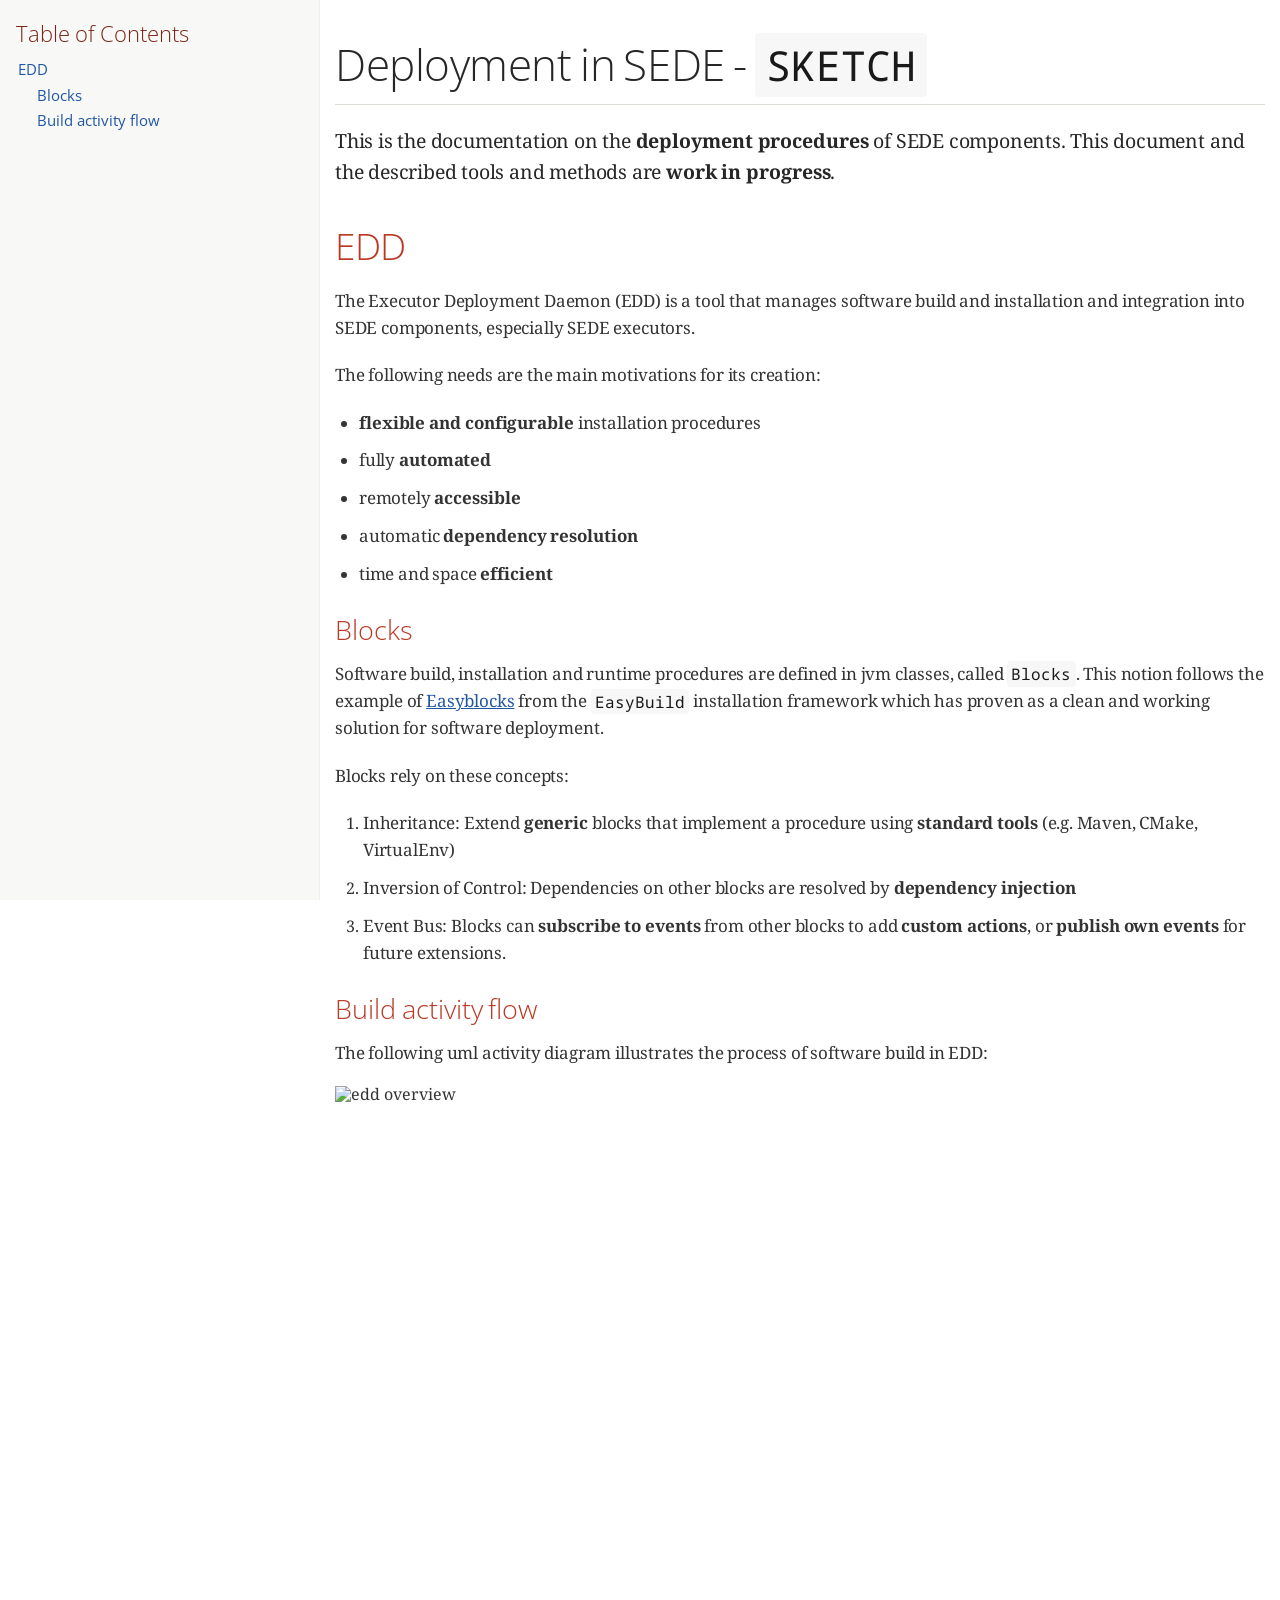
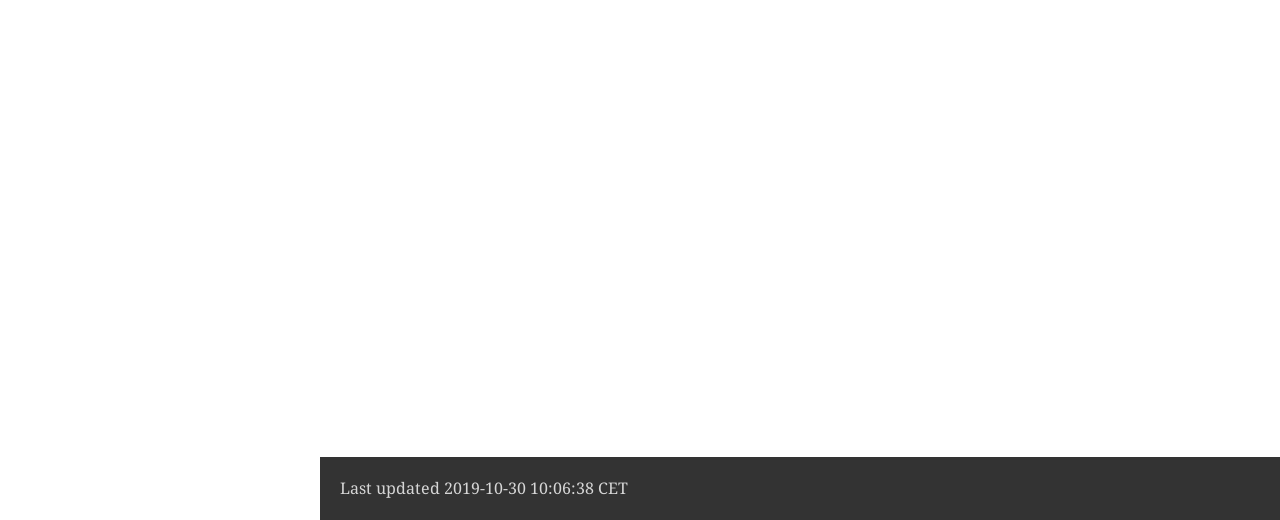
==== deployment.html @ 37345492 "Publishing a new page" ====
<!DOCTYPE html>
<html lang="en">
<head>
<meta charset="UTF-8">
<!--[if IE]><meta http-equiv="X-UA-Compatible" content="IE=edge"><![endif]-->
<meta name="viewport" content="width=device-width, initial-scale=1.0">
<meta name="generator" content="Asciidoctor 1.5.5">
<title>Deployment in SEDE - SKETCH</title>
<link rel="stylesheet" href="https://fonts.googleapis.com/css?family=Open+Sans:300,300italic,400,400italic,600,600italic%7CNoto+Serif:400,400italic,700,700italic%7CDroid+Sans+Mono:400,700">
<style>
/* Asciidoctor default stylesheet | MIT License | http://asciidoctor.org */
/* Remove comment around @import statement below when using as a custom stylesheet */
/*@import "https://fonts.googleapis.com/css?family=Open+Sans:300,300italic,400,400italic,600,600italic%7CNoto+Serif:400,400italic,700,700italic%7CDroid+Sans+Mono:400,700";*/
article,aside,details,figcaption,figure,footer,header,hgroup,main,nav,section,summary{display:block}
audio,canvas,video{display:inline-block}
audio:not([controls]){display:none;height:0}
[hidden],template{display:none}
script{display:none!important}
html{font-family:sans-serif;-ms-text-size-adjust:100%;-webkit-text-size-adjust:100%}
a{background:transparent}
a:focus{outline:thin dotted}
a:active,a:hover{outline:0}
h1{font-size:2em;margin:.67em 0}
abbr[title]{border-bottom:1px dotted}
b,strong{font-weight:bold}
dfn{font-style:italic}
hr{-moz-box-sizing:content-box;box-sizing:content-box;height:0}
mark{background:#ff0;color:#000}
code,kbd,pre,samp{font-family:monospace;font-size:1em}
pre{white-space:pre-wrap}
q{quotes:"\201C" "\201D" "\2018" "\2019"}
small{font-size:80%}
sub,sup{font-size:75%;line-height:0;position:relative;vertical-align:baseline}
sup{top:-.5em}
sub{bottom:-.25em}
img{border:0}
svg:not(:root){overflow:hidden}
figure{margin:0}
fieldset{border:1px solid silver;margin:0 2px;padding:.35em .625em .75em}
legend{border:0;padding:0}
button,input,select,textarea{font-family:inherit;font-size:100%;margin:0}
button,input{line-height:normal}
button,select{text-transform:none}
button,html input[type="button"],input[type="reset"],input[type="submit"]{-webkit-appearance:button;cursor:pointer}
button[disabled],html input[disabled]{cursor:default}
input[type="checkbox"],input[type="radio"]{box-sizing:border-box;padding:0}
input[type="search"]{-webkit-appearance:textfield;-moz-box-sizing:content-box;-webkit-box-sizing:content-box;box-sizing:content-box}
input[type="search"]::-webkit-search-cancel-button,input[type="search"]::-webkit-search-decoration{-webkit-appearance:none}
button::-moz-focus-inner,input::-moz-focus-inner{border:0;padding:0}
textarea{overflow:auto;vertical-align:top}
table{border-collapse:collapse;border-spacing:0}
*,*:before,*:after{-moz-box-sizing:border-box;-webkit-box-sizing:border-box;box-sizing:border-box}
html,body{font-size:100%}
body{background:#fff;color:rgba(0,0,0,.8);padding:0;margin:0;font-family:"Noto Serif","DejaVu Serif",serif;font-weight:400;font-style:normal;line-height:1;position:relative;cursor:auto;tab-size:4;-moz-osx-font-smoothing:grayscale;-webkit-font-smoothing:antialiased}
a:hover{cursor:pointer}
img,object,embed{max-width:100%;height:auto}
object,embed{height:100%}
img{-ms-interpolation-mode:bicubic}
.left{float:left!important}
.right{float:right!important}
.text-left{text-align:left!important}
.text-right{text-align:right!important}
.text-center{text-align:center!important}
.text-justify{text-align:justify!important}
.hide{display:none}
img,object,svg{display:inline-block;vertical-align:middle}
textarea{height:auto;min-height:50px}
select{width:100%}
.center{margin-left:auto;margin-right:auto}
.spread{width:100%}
p.lead,.paragraph.lead>p,#preamble>.sectionbody>.paragraph:first-of-type p{font-size:1.21875em;line-height:1.6}
.subheader,.admonitionblock td.content>.title,.audioblock>.title,.exampleblock>.title,.imageblock>.title,.listingblock>.title,.literalblock>.title,.stemblock>.title,.openblock>.title,.paragraph>.title,.quoteblock>.title,table.tableblock>.title,.verseblock>.title,.videoblock>.title,.dlist>.title,.olist>.title,.ulist>.title,.qlist>.title,.hdlist>.title{line-height:1.45;color:#7a2518;font-weight:400;margin-top:0;margin-bottom:.25em}
div,dl,dt,dd,ul,ol,li,h1,h2,h3,#toctitle,.sidebarblock>.content>.title,h4,h5,h6,pre,form,p,blockquote,th,td{margin:0;padding:0;direction:ltr}
a{color:#2156a5;text-decoration:underline;line-height:inherit}
a:hover,a:focus{color:#1d4b8f}
a img{border:none}
p{font-family:inherit;font-weight:400;font-size:1em;line-height:1.6;margin-bottom:1.25em;text-rendering:optimizeLegibility}
p aside{font-size:.875em;line-height:1.35;font-style:italic}
h1,h2,h3,#toctitle,.sidebarblock>.content>.title,h4,h5,h6{font-family:"Open Sans","DejaVu Sans",sans-serif;font-weight:300;font-style:normal;color:#ba3925;text-rendering:optimizeLegibility;margin-top:1em;margin-bottom:.5em;line-height:1.0125em}
h1 small,h2 small,h3 small,#toctitle small,.sidebarblock>.content>.title small,h4 small,h5 small,h6 small{font-size:60%;color:#e99b8f;line-height:0}
h1{font-size:2.125em}
h2{font-size:1.6875em}
h3,#toctitle,.sidebarblock>.content>.title{font-size:1.375em}
h4,h5{font-size:1.125em}
h6{font-size:1em}
hr{border:solid #ddddd8;border-width:1px 0 0;clear:both;margin:1.25em 0 1.1875em;height:0}
em,i{font-style:italic;line-height:inherit}
strong,b{font-weight:bold;line-height:inherit}
small{font-size:60%;line-height:inherit}
code{font-family:"Droid Sans Mono","DejaVu Sans Mono",monospace;font-weight:400;color:rgba(0,0,0,.9)}
ul,ol,dl{font-size:1em;line-height:1.6;margin-bottom:1.25em;list-style-position:outside;font-family:inherit}
ul,ol,ul.no-bullet,ol.no-bullet{margin-left:1.5em}
ul li ul,ul li ol{margin-left:1.25em;margin-bottom:0;font-size:1em}
ul.square li ul,ul.circle li ul,ul.disc li ul{list-style:inherit}
ul.square{list-style-type:square}
ul.circle{list-style-type:circle}
ul.disc{list-style-type:disc}
ul.no-bullet{list-style:none}
ol li ul,ol li ol{margin-left:1.25em;margin-bottom:0}
dl dt{margin-bottom:.3125em;font-weight:bold}
dl dd{margin-bottom:1.25em}
abbr,acronym{text-transform:uppercase;font-size:90%;color:rgba(0,0,0,.8);border-bottom:1px dotted #ddd;cursor:help}
abbr{text-transform:none}
blockquote{margin:0 0 1.25em;padding:.5625em 1.25em 0 1.1875em;border-left:1px solid #ddd}
blockquote cite{display:block;font-size:.9375em;color:rgba(0,0,0,.6)}
blockquote cite:before{content:"\2014 \0020"}
blockquote cite a,blockquote cite a:visited{color:rgba(0,0,0,.6)}
blockquote,blockquote p{line-height:1.6;color:rgba(0,0,0,.85)}
@media only screen and (min-width:768px){h1,h2,h3,#toctitle,.sidebarblock>.content>.title,h4,h5,h6{line-height:1.2}
h1{font-size:2.75em}
h2{font-size:2.3125em}
h3,#toctitle,.sidebarblock>.content>.title{font-size:1.6875em}
h4{font-size:1.4375em}}
table{background:#fff;margin-bottom:1.25em;border:solid 1px #dedede}
table thead,table tfoot{background:#f7f8f7;font-weight:bold}
table thead tr th,table thead tr td,table tfoot tr th,table tfoot tr td{padding:.5em .625em .625em;font-size:inherit;color:rgba(0,0,0,.8);text-align:left}
table tr th,table tr td{padding:.5625em .625em;font-size:inherit;color:rgba(0,0,0,.8)}
table tr.even,table tr.alt,table tr:nth-of-type(even){background:#f8f8f7}
table thead tr th,table tfoot tr th,table tbody tr td,table tr td,table tfoot tr td{display:table-cell;line-height:1.6}
h1,h2,h3,#toctitle,.sidebarblock>.content>.title,h4,h5,h6{line-height:1.2;word-spacing:-.05em}
h1 strong,h2 strong,h3 strong,#toctitle strong,.sidebarblock>.content>.title strong,h4 strong,h5 strong,h6 strong{font-weight:400}
.clearfix:before,.clearfix:after,.float-group:before,.float-group:after{content:" ";display:table}
.clearfix:after,.float-group:after{clear:both}
*:not(pre)>code{font-size:.9375em;font-style:normal!important;letter-spacing:0;padding:.1em .5ex;word-spacing:-.15em;background-color:#f7f7f8;-webkit-border-radius:4px;border-radius:4px;line-height:1.45;text-rendering:optimizeSpeed;word-wrap:break-word}
*:not(pre)>code.nobreak{word-wrap:normal}
*:not(pre)>code.nowrap{white-space:nowrap}
pre,pre>code{line-height:1.45;color:rgba(0,0,0,.9);font-family:"Droid Sans Mono","DejaVu Sans Mono",monospace;font-weight:400;text-rendering:optimizeSpeed}
em em{font-style:normal}
strong strong{font-weight:400}
.keyseq{color:rgba(51,51,51,.8)}
kbd{font-family:"Droid Sans Mono","DejaVu Sans Mono",monospace;display:inline-block;color:rgba(0,0,0,.8);font-size:.65em;line-height:1.45;background-color:#f7f7f7;border:1px solid #ccc;-webkit-border-radius:3px;border-radius:3px;-webkit-box-shadow:0 1px 0 rgba(0,0,0,.2),0 0 0 .1em white inset;box-shadow:0 1px 0 rgba(0,0,0,.2),0 0 0 .1em #fff inset;margin:0 .15em;padding:.2em .5em;vertical-align:middle;position:relative;top:-.1em;white-space:nowrap}
.keyseq kbd:first-child{margin-left:0}
.keyseq kbd:last-child{margin-right:0}
.menuseq,.menu{color:rgba(0,0,0,.8)}
b.button:before,b.button:after{position:relative;top:-1px;font-weight:400}
b.button:before{content:"[";padding:0 3px 0 2px}
b.button:after{content:"]";padding:0 2px 0 3px}
p a>code:hover{color:rgba(0,0,0,.9)}
#header,#content,#footnotes,#footer{width:100%;margin-left:auto;margin-right:auto;margin-top:0;margin-bottom:0;max-width:62.5em;*zoom:1;position:relative;padding-left:.9375em;padding-right:.9375em}
#header:before,#header:after,#content:before,#content:after,#footnotes:before,#footnotes:after,#footer:before,#footer:after{content:" ";display:table}
#header:after,#content:after,#footnotes:after,#footer:after{clear:both}
#content{margin-top:1.25em}
#content:before{content:none}
#header>h1:first-child{color:rgba(0,0,0,.85);margin-top:2.25rem;margin-bottom:0}
#header>h1:first-child+#toc{margin-top:8px;border-top:1px solid #ddddd8}
#header>h1:only-child,body.toc2 #header>h1:nth-last-child(2){border-bottom:1px solid #ddddd8;padding-bottom:8px}
#header .details{border-bottom:1px solid #ddddd8;line-height:1.45;padding-top:.25em;padding-bottom:.25em;padding-left:.25em;color:rgba(0,0,0,.6);display:-ms-flexbox;display:-webkit-flex;display:flex;-ms-flex-flow:row wrap;-webkit-flex-flow:row wrap;flex-flow:row wrap}
#header .details span:first-child{margin-left:-.125em}
#header .details span.email a{color:rgba(0,0,0,.85)}
#header .details br{display:none}
#header .details br+span:before{content:"\00a0\2013\00a0"}
#header .details br+span.author:before{content:"\00a0\22c5\00a0";color:rgba(0,0,0,.85)}
#header .details br+span#revremark:before{content:"\00a0|\00a0"}
#header #revnumber{text-transform:capitalize}
#header #revnumber:after{content:"\00a0"}
#content>h1:first-child:not([class]){color:rgba(0,0,0,.85);border-bottom:1px solid #ddddd8;padding-bottom:8px;margin-top:0;padding-top:1rem;margin-bottom:1.25rem}
#toc{border-bottom:1px solid #efefed;padding-bottom:.5em}
#toc>ul{margin-left:.125em}
#toc ul.sectlevel0>li>a{font-style:italic}
#toc ul.sectlevel0 ul.sectlevel1{margin:.5em 0}
#toc ul{font-family:"Open Sans","DejaVu Sans",sans-serif;list-style-type:none}
#toc li{line-height:1.3334;margin-top:.3334em}
#toc a{text-decoration:none}
#toc a:active{text-decoration:underline}
#toctitle{color:#7a2518;font-size:1.2em}
@media only screen and (min-width:768px){#toctitle{font-size:1.375em}
body.toc2{padding-left:15em;padding-right:0}
#toc.toc2{margin-top:0!important;background-color:#f8f8f7;position:fixed;width:15em;left:0;top:0;border-right:1px solid #efefed;border-top-width:0!important;border-bottom-width:0!important;z-index:1000;padding:1.25em 1em;height:100%;overflow:auto}
#toc.toc2 #toctitle{margin-top:0;margin-bottom:.8rem;font-size:1.2em}
#toc.toc2>ul{font-size:.9em;margin-bottom:0}
#toc.toc2 ul ul{margin-left:0;padding-left:1em}
#toc.toc2 ul.sectlevel0 ul.sectlevel1{padding-left:0;margin-top:.5em;margin-bottom:.5em}
body.toc2.toc-right{padding-left:0;padding-right:15em}
body.toc2.toc-right #toc.toc2{border-right-width:0;border-left:1px solid #efefed;left:auto;right:0}}
@media only screen and (min-width:1280px){body.toc2{padding-left:20em;padding-right:0}
#toc.toc2{width:20em}
#toc.toc2 #toctitle{font-size:1.375em}
#toc.toc2>ul{font-size:.95em}
#toc.toc2 ul ul{padding-left:1.25em}
body.toc2.toc-right{padding-left:0;padding-right:20em}}
#content #toc{border-style:solid;border-width:1px;border-color:#e0e0dc;margin-bottom:1.25em;padding:1.25em;background:#f8f8f7;-webkit-border-radius:4px;border-radius:4px}
#content #toc>:first-child{margin-top:0}
#content #toc>:last-child{margin-bottom:0}
#footer{max-width:100%;background-color:rgba(0,0,0,.8);padding:1.25em}
#footer-text{color:rgba(255,255,255,.8);line-height:1.44}
.sect1{padding-bottom:.625em}
@media only screen and (min-width:768px){.sect1{padding-bottom:1.25em}}
.sect1+.sect1{border-top:1px solid #efefed}
#content h1>a.anchor,h2>a.anchor,h3>a.anchor,#toctitle>a.anchor,.sidebarblock>.content>.title>a.anchor,h4>a.anchor,h5>a.anchor,h6>a.anchor{position:absolute;z-index:1001;width:1.5ex;margin-left:-1.5ex;display:block;text-decoration:none!important;visibility:hidden;text-align:center;font-weight:400}
#content h1>a.anchor:before,h2>a.anchor:before,h3>a.anchor:before,#toctitle>a.anchor:before,.sidebarblock>.content>.title>a.anchor:before,h4>a.anchor:before,h5>a.anchor:before,h6>a.anchor:before{content:"\00A7";font-size:.85em;display:block;padding-top:.1em}
#content h1:hover>a.anchor,#content h1>a.anchor:hover,h2:hover>a.anchor,h2>a.anchor:hover,h3:hover>a.anchor,#toctitle:hover>a.anchor,.sidebarblock>.content>.title:hover>a.anchor,h3>a.anchor:hover,#toctitle>a.anchor:hover,.sidebarblock>.content>.title>a.anchor:hover,h4:hover>a.anchor,h4>a.anchor:hover,h5:hover>a.anchor,h5>a.anchor:hover,h6:hover>a.anchor,h6>a.anchor:hover{visibility:visible}
#content h1>a.link,h2>a.link,h3>a.link,#toctitle>a.link,.sidebarblock>.content>.title>a.link,h4>a.link,h5>a.link,h6>a.link{color:#ba3925;text-decoration:none}
#content h1>a.link:hover,h2>a.link:hover,h3>a.link:hover,#toctitle>a.link:hover,.sidebarblock>.content>.title>a.link:hover,h4>a.link:hover,h5>a.link:hover,h6>a.link:hover{color:#a53221}
.audioblock,.imageblock,.literalblock,.listingblock,.stemblock,.videoblock{margin-bottom:1.25em}
.admonitionblock td.content>.title,.audioblock>.title,.exampleblock>.title,.imageblock>.title,.listingblock>.title,.literalblock>.title,.stemblock>.title,.openblock>.title,.paragraph>.title,.quoteblock>.title,table.tableblock>.title,.verseblock>.title,.videoblock>.title,.dlist>.title,.olist>.title,.ulist>.title,.qlist>.title,.hdlist>.title{text-rendering:optimizeLegibility;text-align:left;font-family:"Noto Serif","DejaVu Serif",serif;font-size:1rem;font-style:italic}
table.tableblock>caption.title{white-space:nowrap;overflow:visible;max-width:0}
.paragraph.lead>p,#preamble>.sectionbody>.paragraph:first-of-type p{color:rgba(0,0,0,.85)}
table.tableblock #preamble>.sectionbody>.paragraph:first-of-type p{font-size:inherit}
.admonitionblock>table{border-collapse:separate;border:0;background:none;width:100%}
.admonitionblock>table td.icon{text-align:center;width:80px}
.admonitionblock>table td.icon img{max-width:none}
.admonitionblock>table td.icon .title{font-weight:bold;font-family:"Open Sans","DejaVu Sans",sans-serif;text-transform:uppercase}
.admonitionblock>table td.content{padding-left:1.125em;padding-right:1.25em;border-left:1px solid #ddddd8;color:rgba(0,0,0,.6)}
.admonitionblock>table td.content>:last-child>:last-child{margin-bottom:0}
.exampleblock>.content{border-style:solid;border-width:1px;border-color:#e6e6e6;margin-bottom:1.25em;padding:1.25em;background:#fff;-webkit-border-radius:4px;border-radius:4px}
.exampleblock>.content>:first-child{margin-top:0}
.exampleblock>.content>:last-child{margin-bottom:0}
.sidebarblock{border-style:solid;border-width:1px;border-color:#e0e0dc;margin-bottom:1.25em;padding:1.25em;background:#f8f8f7;-webkit-border-radius:4px;border-radius:4px}
.sidebarblock>:first-child{margin-top:0}
.sidebarblock>:last-child{margin-bottom:0}
.sidebarblock>.content>.title{color:#7a2518;margin-top:0;text-align:center}
.exampleblock>.content>:last-child>:last-child,.exampleblock>.content .olist>ol>li:last-child>:last-child,.exampleblock>.content .ulist>ul>li:last-child>:last-child,.exampleblock>.content .qlist>ol>li:last-child>:last-child,.sidebarblock>.content>:last-child>:last-child,.sidebarblock>.content .olist>ol>li:last-child>:last-child,.sidebarblock>.content .ulist>ul>li:last-child>:last-child,.sidebarblock>.content .qlist>ol>li:last-child>:last-child{margin-bottom:0}
.literalblock pre,.listingblock pre:not(.highlight),.listingblock pre[class="highlight"],.listingblock pre[class^="highlight "],.listingblock pre.CodeRay,.listingblock pre.prettyprint{background:#f7f7f8}
.sidebarblock .literalblock pre,.sidebarblock .listingblock pre:not(.highlight),.sidebarblock .listingblock pre[class="highlight"],.sidebarblock .listingblock pre[class^="highlight "],.sidebarblock .listingblock pre.CodeRay,.sidebarblock .listingblock pre.prettyprint{background:#f2f1f1}
.literalblock pre,.literalblock pre[class],.listingblock pre,.listingblock pre[class]{-webkit-border-radius:4px;border-radius:4px;word-wrap:break-word;padding:1em;font-size:.8125em}
.literalblock pre.nowrap,.literalblock pre[class].nowrap,.listingblock pre.nowrap,.listingblock pre[class].nowrap{overflow-x:auto;white-space:pre;word-wrap:normal}
@media only screen and (min-width:768px){.literalblock pre,.literalblock pre[class],.listingblock pre,.listingblock pre[class]{font-size:.90625em}}
@media only screen and (min-width:1280px){.literalblock pre,.literalblock pre[class],.listingblock pre,.listingblock pre[class]{font-size:1em}}
.literalblock.output pre{color:#f7f7f8;background-color:rgba(0,0,0,.9)}
.listingblock pre.highlightjs{padding:0}
.listingblock pre.highlightjs>code{padding:1em;-webkit-border-radius:4px;border-radius:4px}
.listingblock pre.prettyprint{border-width:0}
.listingblock>.content{position:relative}
.listingblock code[data-lang]:before{display:none;content:attr(data-lang);position:absolute;font-size:.75em;top:.425rem;right:.5rem;line-height:1;text-transform:uppercase;color:#999}
.listingblock:hover code[data-lang]:before{display:block}
.listingblock.terminal pre .command:before{content:attr(data-prompt);padding-right:.5em;color:#999}
.listingblock.terminal pre .command:not([data-prompt]):before{content:"$"}
table.pyhltable{border-collapse:separate;border:0;margin-bottom:0;background:none}
table.pyhltable td{vertical-align:top;padding-top:0;padding-bottom:0;line-height:1.45}
table.pyhltable td.code{padding-left:.75em;padding-right:0}
pre.pygments .lineno,table.pyhltable td:not(.code){color:#999;padding-left:0;padding-right:.5em;border-right:1px solid #ddddd8}
pre.pygments .lineno{display:inline-block;margin-right:.25em}
table.pyhltable .linenodiv{background:none!important;padding-right:0!important}
.quoteblock{margin:0 1em 1.25em 1.5em;display:table}
.quoteblock>.title{margin-left:-1.5em;margin-bottom:.75em}
.quoteblock blockquote,.quoteblock blockquote p{color:rgba(0,0,0,.85);font-size:1.15rem;line-height:1.75;word-spacing:.1em;letter-spacing:0;font-style:italic;text-align:justify}
.quoteblock blockquote{margin:0;padding:0;border:0}
.quoteblock blockquote:before{content:"\201c";float:left;font-size:2.75em;font-weight:bold;line-height:.6em;margin-left:-.6em;color:#7a2518;text-shadow:0 1px 2px rgba(0,0,0,.1)}
.quoteblock blockquote>.paragraph:last-child p{margin-bottom:0}
.quoteblock .attribution{margin-top:.5em;margin-right:.5ex;text-align:right}
.quoteblock .quoteblock{margin-left:0;margin-right:0;padding:.5em 0;border-left:3px solid rgba(0,0,0,.6)}
.quoteblock .quoteblock blockquote{padding:0 0 0 .75em}
.quoteblock .quoteblock blockquote:before{display:none}
.verseblock{margin:0 1em 1.25em 1em}
.verseblock pre{font-family:"Open Sans","DejaVu Sans",sans;font-size:1.15rem;color:rgba(0,0,0,.85);font-weight:300;text-rendering:optimizeLegibility}
.verseblock pre strong{font-weight:400}
.verseblock .attribution{margin-top:1.25rem;margin-left:.5ex}
.quoteblock .attribution,.verseblock .attribution{font-size:.9375em;line-height:1.45;font-style:italic}
.quoteblock .attribution br,.verseblock .attribution br{display:none}
.quoteblock .attribution cite,.verseblock .attribution cite{display:block;letter-spacing:-.025em;color:rgba(0,0,0,.6)}
.quoteblock.abstract{margin:0 0 1.25em 0;display:block}
.quoteblock.abstract blockquote,.quoteblock.abstract blockquote p{text-align:left;word-spacing:0}
.quoteblock.abstract blockquote:before,.quoteblock.abstract blockquote p:first-of-type:before{display:none}
table.tableblock{max-width:100%;border-collapse:separate}
table.tableblock td>.paragraph:last-child p>p:last-child,table.tableblock th>p:last-child,table.tableblock td>p:last-child{margin-bottom:0}
table.tableblock,th.tableblock,td.tableblock{border:0 solid #dedede}
table.grid-all th.tableblock,table.grid-all td.tableblock{border-width:0 1px 1px 0}
table.grid-all tfoot>tr>th.tableblock,table.grid-all tfoot>tr>td.tableblock{border-width:1px 1px 0 0}
table.grid-cols th.tableblock,table.grid-cols td.tableblock{border-width:0 1px 0 0}
table.grid-all *>tr>.tableblock:last-child,table.grid-cols *>tr>.tableblock:last-child{border-right-width:0}
table.grid-rows th.tableblock,table.grid-rows td.tableblock{border-width:0 0 1px 0}
table.grid-all tbody>tr:last-child>th.tableblock,table.grid-all tbody>tr:last-child>td.tableblock,table.grid-all thead:last-child>tr>th.tableblock,table.grid-rows tbody>tr:last-child>th.tableblock,table.grid-rows tbody>tr:last-child>td.tableblock,table.grid-rows thead:last-child>tr>th.tableblock{border-bottom-width:0}
table.grid-rows tfoot>tr>th.tableblock,table.grid-rows tfoot>tr>td.tableblock{border-width:1px 0 0 0}
table.frame-all{border-width:1px}
table.frame-sides{border-width:0 1px}
table.frame-topbot{border-width:1px 0}
th.halign-left,td.halign-left{text-align:left}
th.halign-right,td.halign-right{text-align:right}
th.halign-center,td.halign-center{text-align:center}
th.valign-top,td.valign-top{vertical-align:top}
th.valign-bottom,td.valign-bottom{vertical-align:bottom}
th.valign-middle,td.valign-middle{vertical-align:middle}
table thead th,table tfoot th{font-weight:bold}
tbody tr th{display:table-cell;line-height:1.6;background:#f7f8f7}
tbody tr th,tbody tr th p,tfoot tr th,tfoot tr th p{color:rgba(0,0,0,.8);font-weight:bold}
p.tableblock>code:only-child{background:none;padding:0}
p.tableblock{font-size:1em}
td>div.verse{white-space:pre}
ol{margin-left:1.75em}
ul li ol{margin-left:1.5em}
dl dd{margin-left:1.125em}
dl dd:last-child,dl dd:last-child>:last-child{margin-bottom:0}
ol>li p,ul>li p,ul dd,ol dd,.olist .olist,.ulist .ulist,.ulist .olist,.olist .ulist{margin-bottom:.625em}
ul.unstyled,ol.unnumbered,ul.checklist,ul.none{list-style-type:none}
ul.unstyled,ol.unnumbered,ul.checklist{margin-left:.625em}
ul.checklist li>p:first-child>.fa-square-o:first-child,ul.checklist li>p:first-child>.fa-check-square-o:first-child{width:1em;font-size:.85em}
ul.checklist li>p:first-child>input[type="checkbox"]:first-child{width:1em;position:relative;top:1px}
ul.inline{margin:0 auto .625em auto;margin-left:-1.375em;margin-right:0;padding:0;list-style:none;overflow:hidden}
ul.inline>li{list-style:none;float:left;margin-left:1.375em;display:block}
ul.inline>li>*{display:block}
.unstyled dl dt{font-weight:400;font-style:normal}
ol.arabic{list-style-type:decimal}
ol.decimal{list-style-type:decimal-leading-zero}
ol.loweralpha{list-style-type:lower-alpha}
ol.upperalpha{list-style-type:upper-alpha}
ol.lowerroman{list-style-type:lower-roman}
ol.upperroman{list-style-type:upper-roman}
ol.lowergreek{list-style-type:lower-greek}
.hdlist>table,.colist>table{border:0;background:none}
.hdlist>table>tbody>tr,.colist>table>tbody>tr{background:none}
td.hdlist1,td.hdlist2{vertical-align:top;padding:0 .625em}
td.hdlist1{font-weight:bold;padding-bottom:1.25em}
.literalblock+.colist,.listingblock+.colist{margin-top:-.5em}
.colist>table tr>td:first-of-type{padding:0 .75em;line-height:1}
.colist>table tr>td:last-of-type{padding:.25em 0}
.thumb,.th{line-height:0;display:inline-block;border:solid 4px #fff;-webkit-box-shadow:0 0 0 1px #ddd;box-shadow:0 0 0 1px #ddd}
.imageblock.left,.imageblock[style*="float: left"]{margin:.25em .625em 1.25em 0}
.imageblock.right,.imageblock[style*="float: right"]{margin:.25em 0 1.25em .625em}
.imageblock>.title{margin-bottom:0}
.imageblock.thumb,.imageblock.th{border-width:6px}
.imageblock.thumb>.title,.imageblock.th>.title{padding:0 .125em}
.image.left,.image.right{margin-top:.25em;margin-bottom:.25em;display:inline-block;line-height:0}
.image.left{margin-right:.625em}
.image.right{margin-left:.625em}
a.image{text-decoration:none;display:inline-block}
a.image object{pointer-events:none}
sup.footnote,sup.footnoteref{font-size:.875em;position:static;vertical-align:super}
sup.footnote a,sup.footnoteref a{text-decoration:none}
sup.footnote a:active,sup.footnoteref a:active{text-decoration:underline}
#footnotes{padding-top:.75em;padding-bottom:.75em;margin-bottom:.625em}
#footnotes hr{width:20%;min-width:6.25em;margin:-.25em 0 .75em 0;border-width:1px 0 0 0}
#footnotes .footnote{padding:0 .375em 0 .225em;line-height:1.3334;font-size:.875em;margin-left:1.2em;text-indent:-1.05em;margin-bottom:.2em}
#footnotes .footnote a:first-of-type{font-weight:bold;text-decoration:none}
#footnotes .footnote:last-of-type{margin-bottom:0}
#content #footnotes{margin-top:-.625em;margin-bottom:0;padding:.75em 0}
.gist .file-data>table{border:0;background:#fff;width:100%;margin-bottom:0}
.gist .file-data>table td.line-data{width:99%}
div.unbreakable{page-break-inside:avoid}
.big{font-size:larger}
.small{font-size:smaller}
.underline{text-decoration:underline}
.overline{text-decoration:overline}
.line-through{text-decoration:line-through}
.aqua{color:#00bfbf}
.aqua-background{background-color:#00fafa}
.black{color:#000}
.black-background{background-color:#000}
.blue{color:#0000bf}
.blue-background{background-color:#0000fa}
.fuchsia{color:#bf00bf}
.fuchsia-background{background-color:#fa00fa}
.gray{color:#606060}
.gray-background{background-color:#7d7d7d}
.green{color:#006000}
.green-background{background-color:#007d00}
.lime{color:#00bf00}
.lime-background{background-color:#00fa00}
.maroon{color:#600000}
.maroon-background{background-color:#7d0000}
.navy{color:#000060}
.navy-background{background-color:#00007d}
.olive{color:#606000}
.olive-background{background-color:#7d7d00}
.purple{color:#600060}
.purple-background{background-color:#7d007d}
.red{color:#bf0000}
.red-background{background-color:#fa0000}
.silver{color:#909090}
.silver-background{background-color:#bcbcbc}
.teal{color:#006060}
.teal-background{background-color:#007d7d}
.white{color:#bfbfbf}
.white-background{background-color:#fafafa}
.yellow{color:#bfbf00}
.yellow-background{background-color:#fafa00}
span.icon>.fa{cursor:default}
.admonitionblock td.icon [class^="fa icon-"]{font-size:2.5em;text-shadow:1px 1px 2px rgba(0,0,0,.5);cursor:default}
.admonitionblock td.icon .icon-note:before{content:"\f05a";color:#19407c}
.admonitionblock td.icon .icon-tip:before{content:"\f0eb";text-shadow:1px 1px 2px rgba(155,155,0,.8);color:#111}
.admonitionblock td.icon .icon-warning:before{content:"\f071";color:#bf6900}
.admonitionblock td.icon .icon-caution:before{content:"\f06d";color:#bf3400}
.admonitionblock td.icon .icon-important:before{content:"\f06a";color:#bf0000}
.conum[data-value]{display:inline-block;color:#fff!important;background-color:rgba(0,0,0,.8);-webkit-border-radius:100px;border-radius:100px;text-align:center;font-size:.75em;width:1.67em;height:1.67em;line-height:1.67em;font-family:"Open Sans","DejaVu Sans",sans-serif;font-style:normal;font-weight:bold}
.conum[data-value] *{color:#fff!important}
.conum[data-value]+b{display:none}
.conum[data-value]:after{content:attr(data-value)}
pre .conum[data-value]{position:relative;top:-.125em}
b.conum *{color:inherit!important}
.conum:not([data-value]):empty{display:none}
dt,th.tableblock,td.content,div.footnote{text-rendering:optimizeLegibility}
h1,h2,p,td.content,span.alt{letter-spacing:-.01em}
p strong,td.content strong,div.footnote strong{letter-spacing:-.005em}
p,blockquote,dt,td.content,span.alt{font-size:1.0625rem}
p{margin-bottom:1.25rem}
.sidebarblock p,.sidebarblock dt,.sidebarblock td.content,p.tableblock{font-size:1em}
.exampleblock>.content{background-color:#fffef7;border-color:#e0e0dc;-webkit-box-shadow:0 1px 4px #e0e0dc;box-shadow:0 1px 4px #e0e0dc}
.print-only{display:none!important}
@media print{@page{margin:1.25cm .75cm}
*{-webkit-box-shadow:none!important;box-shadow:none!important;text-shadow:none!important}
a{color:inherit!important;text-decoration:underline!important}
a.bare,a[href^="#"],a[href^="mailto:"]{text-decoration:none!important}
a[href^="http:"]:not(.bare):after,a[href^="https:"]:not(.bare):after{content:"(" attr(href) ")";display:inline-block;font-size:.875em;padding-left:.25em}
abbr[title]:after{content:" (" attr(title) ")"}
pre,blockquote,tr,img,object,svg{page-break-inside:avoid}
thead{display:table-header-group}
svg{max-width:100%}
p,blockquote,dt,td.content{font-size:1em;orphans:3;widows:3}
h2,h3,#toctitle,.sidebarblock>.content>.title{page-break-after:avoid}
#toc,.sidebarblock,.exampleblock>.content{background:none!important}
#toc{border-bottom:1px solid #ddddd8!important;padding-bottom:0!important}
.sect1{padding-bottom:0!important}
.sect1+.sect1{border:0!important}
#header>h1:first-child{margin-top:1.25rem}
body.book #header{text-align:center}
body.book #header>h1:first-child{border:0!important;margin:2.5em 0 1em 0}
body.book #header .details{border:0!important;display:block;padding:0!important}
body.book #header .details span:first-child{margin-left:0!important}
body.book #header .details br{display:block}
body.book #header .details br+span:before{content:none!important}
body.book #toc{border:0!important;text-align:left!important;padding:0!important;margin:0!important}
body.book #toc,body.book #preamble,body.book h1.sect0,body.book .sect1>h2{page-break-before:always}
.listingblock code[data-lang]:before{display:block}
#footer{background:none!important;padding:0 .9375em}
#footer-text{color:rgba(0,0,0,.6)!important;font-size:.9em}
.hide-on-print{display:none!important}
.print-only{display:block!important}
.hide-for-print{display:none!important}
.show-for-print{display:inherit!important}}
</style>
</head>
<body class="article toc2 toc-left">
<div id="header">
<h1>Deployment in SEDE - <code>SKETCH</code></h1>
<div id="toc" class="toc2">
<div id="toctitle">Table of Contents</div>
<ul class="sectlevel1">
<li><a href="#_edd">EDD</a>
<ul class="sectlevel2">
<li><a href="#_blocks">Blocks</a></li>
<li><a href="#_build_activity_flow">Build activity flow</a></li>
</ul>
</li>
</ul>
</div>
</div>
<div id="content">
<div id="preamble">
<div class="sectionbody">
<div class="paragraph">
<p>This is the documentation on the <strong>deployment procedures</strong> of SEDE components.
This document and the described tools and methods are <strong>work in progress</strong>.</p>
</div>
</div>
</div>
<div class="sect1">
<h2 id="_edd">EDD</h2>
<div class="sectionbody">
<div class="paragraph">
<p>The Executor Deployment Daemon (EDD) is a tool that manages software build and installation and integration into SEDE components, especially SEDE executors.</p>
</div>
<div class="paragraph">
<p>The following needs are the main motivations for its creation:</p>
</div>
<div class="ulist">
<ul>
<li>
<p><strong>flexible and configurable</strong> installation procedures</p>
</li>
<li>
<p>fully <strong>automated</strong></p>
</li>
<li>
<p>remotely <strong>accessible</strong></p>
</li>
<li>
<p>automatic <strong>dependency resolution</strong></p>
</li>
<li>
<p>time and space <strong>efficient</strong></p>
</li>
</ul>
</div>
<div class="sect2">
<h3 id="_blocks">Blocks</h3>
<div class="paragraph">
<p>Software build, installation and runtime procedures are defined in jvm classes, called <code>Blocks</code>.
This notion follows the example of <a href="https://easybuild.readthedocs.io/en/latest/Concepts_and_Terminology.html#easyblocks">Easyblocks</a> from the <code>EasyBuild</code> installation framework which has proven as a clean and working solution for software deployment.</p>
</div>
<div class="paragraph">
<p>Blocks rely on these concepts:</p>
</div>
<div class="olist arabic">
<ol class="arabic">
<li>
<p>Inheritance:
Extend <strong>generic</strong> blocks that implement a procedure using <strong>standard tools</strong> (e.g. Maven, CMake, VirtualEnv)</p>
</li>
<li>
<p>Inversion of Control:
Dependencies on other blocks are resolved by <strong>dependency injection</strong></p>
</li>
<li>
<p>Event Bus:
Blocks can <strong>subscribe to events</strong> from other blocks to add <strong>custom actions</strong>, or <strong>publish own events</strong> for future extensions.</p>
</li>
</ol>
</div>
</div>
<div class="sect2">
<h3 id="_build_activity_flow">Build activity flow</h3>
<div class="paragraph">
<p>The following uml activity diagram illustrates the process of software build in EDD:</p>
</div>
<div class="imageblock">
<div class="content">
<img src="edd-overview.svg" alt="edd overview" width="317" height="931">
</div>
</div>
</div>
</div>
</div>
</div>
<div id="footer">
<div id="footer-text">
Last updated 2019-10-30 10:06:38 CET
</div>
</div>
</body>
</html>
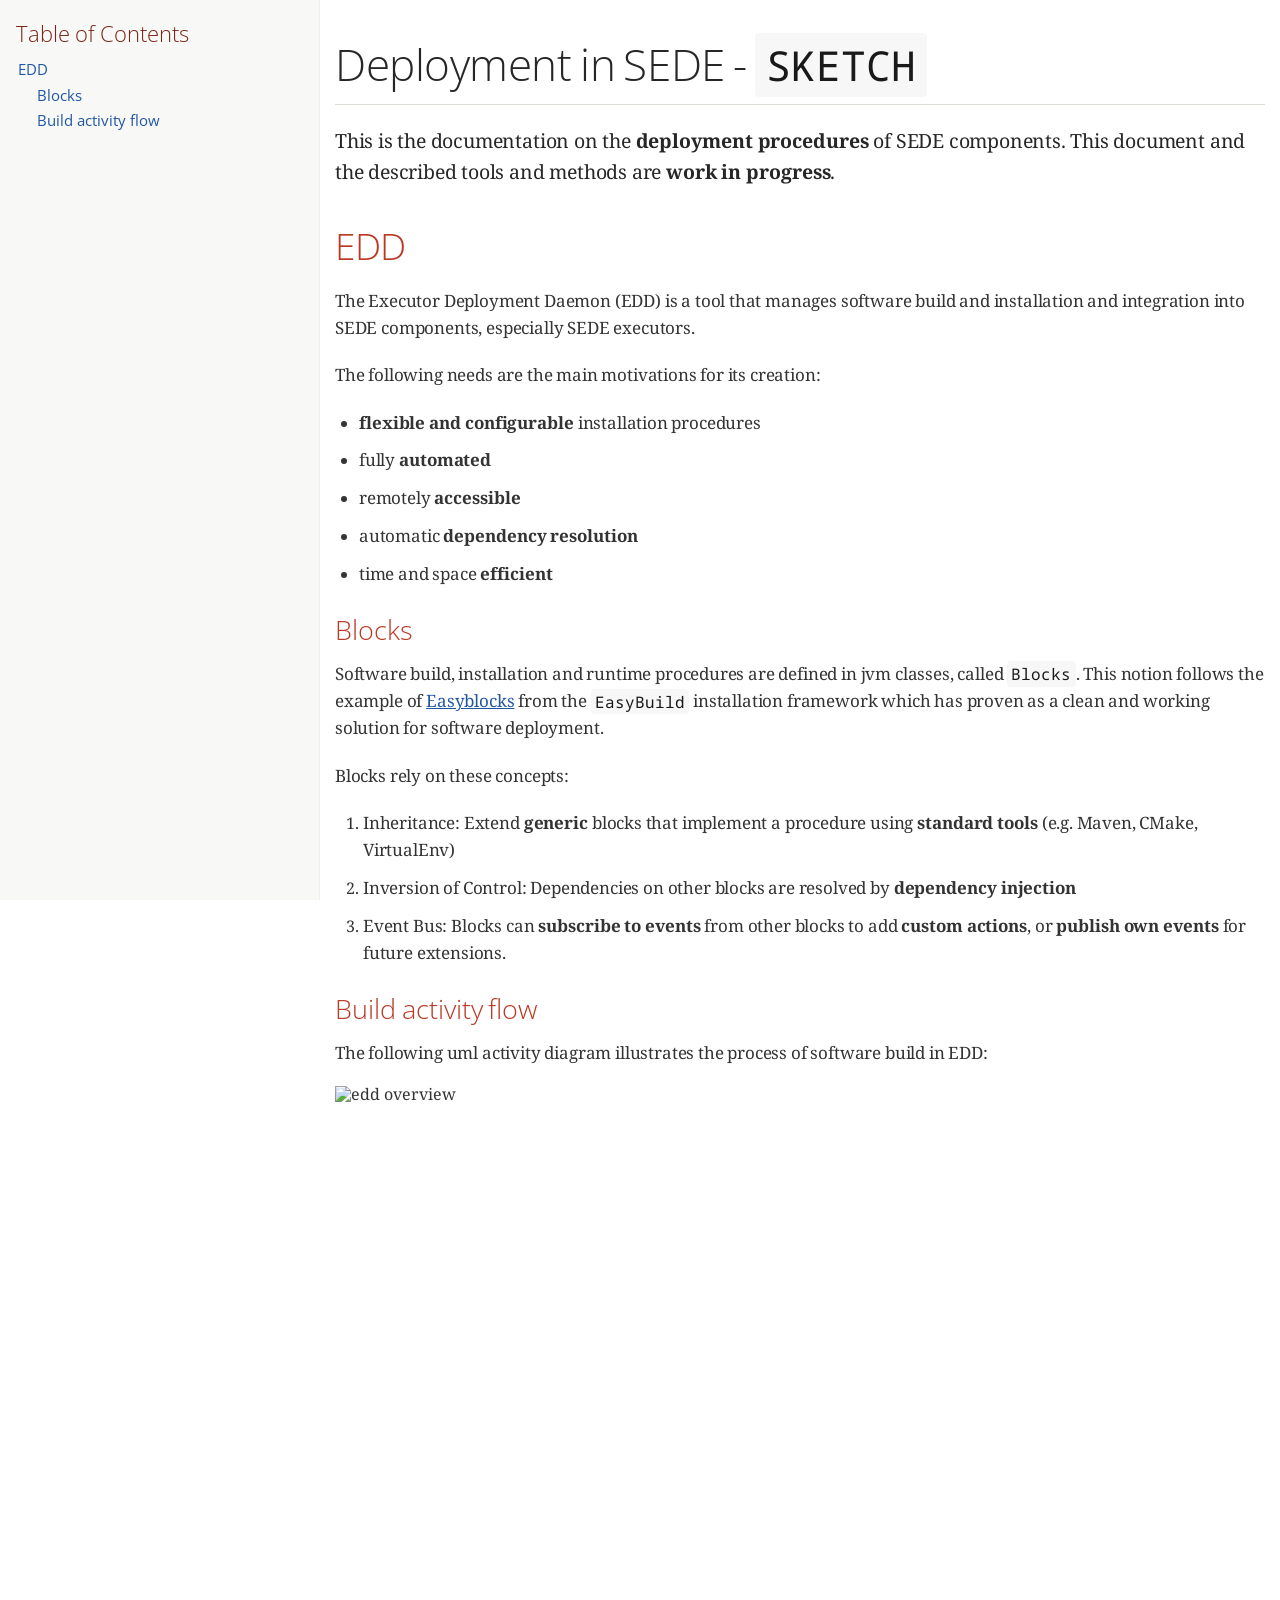
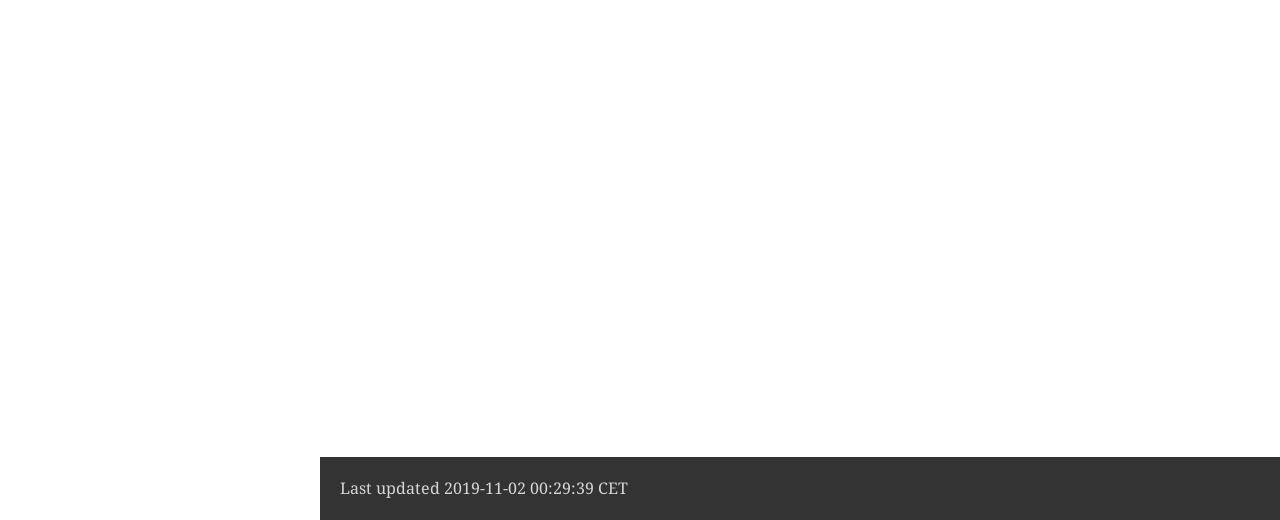
==== commit 95eecbc9: "Publishing a new page" ====
--- a/deployment.html
+++ b/deployment.html
@@ -512,7 +512,7 @@
 </div>
 <div id="footer">
 <div id="footer-text">
-Last updated 2019-10-30 10:06:38 CET
+Last updated 2019-11-02 00:29:39 CET
 </div>
 </div>
 </body>
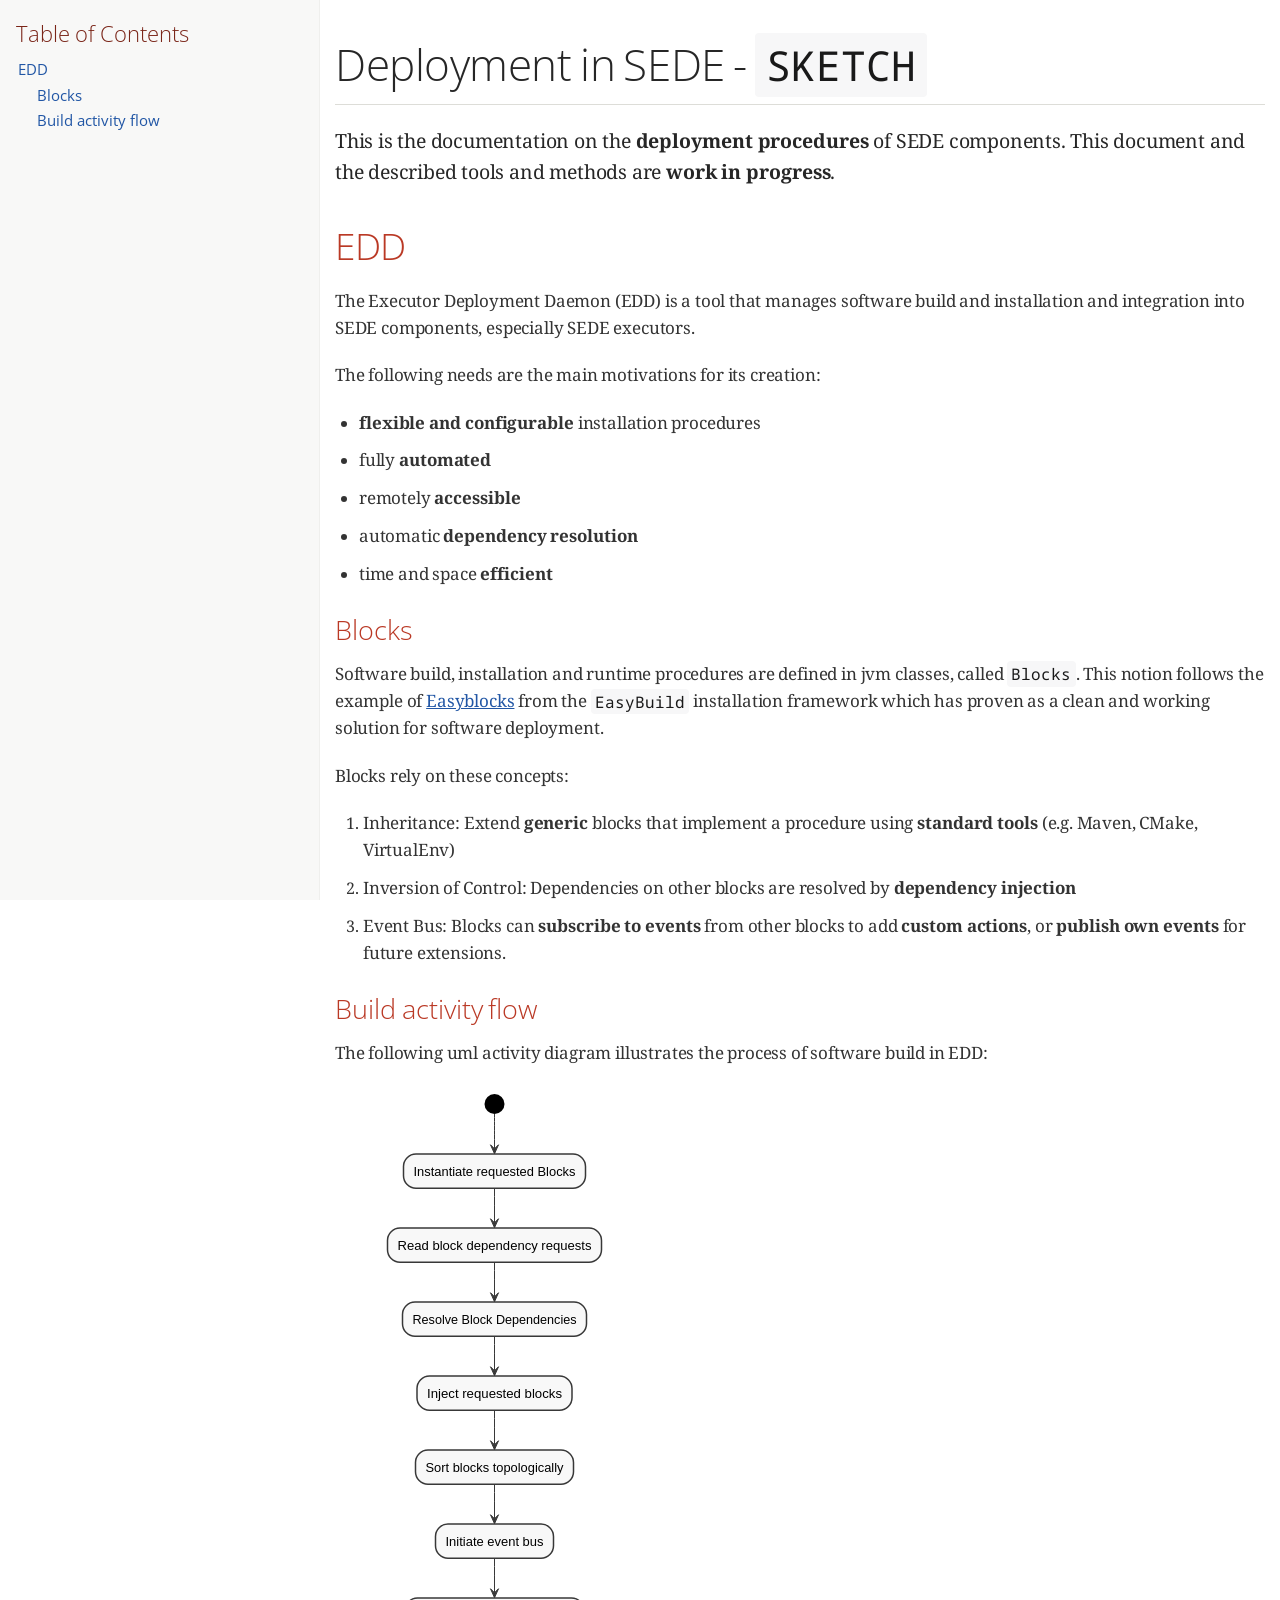
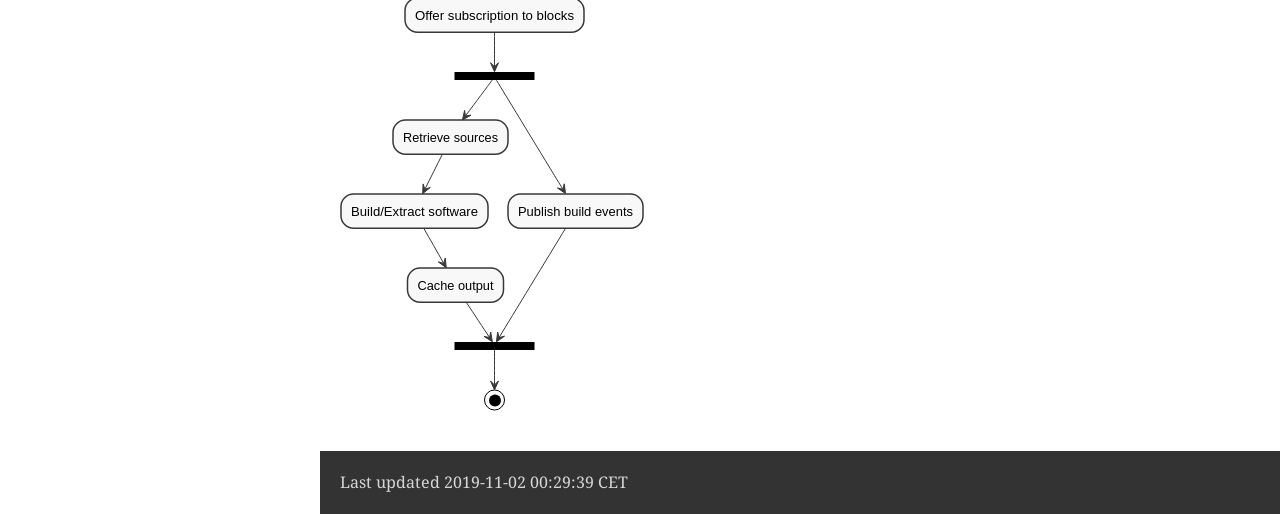
==== commit f8df9711: "Publishing a new page" ====
--- a/deployment.html
+++ b/deployment.html
@@ -503,7 +503,7 @@
 </div>
 <div class="imageblock">
 <div class="content">
-<img src="edd-overview.svg" alt="edd overview" width="317" height="931">
+<img src="edd-overview.svg" alt="edd overview" width="309" height="925">
 </div>
 </div>
 </div>
